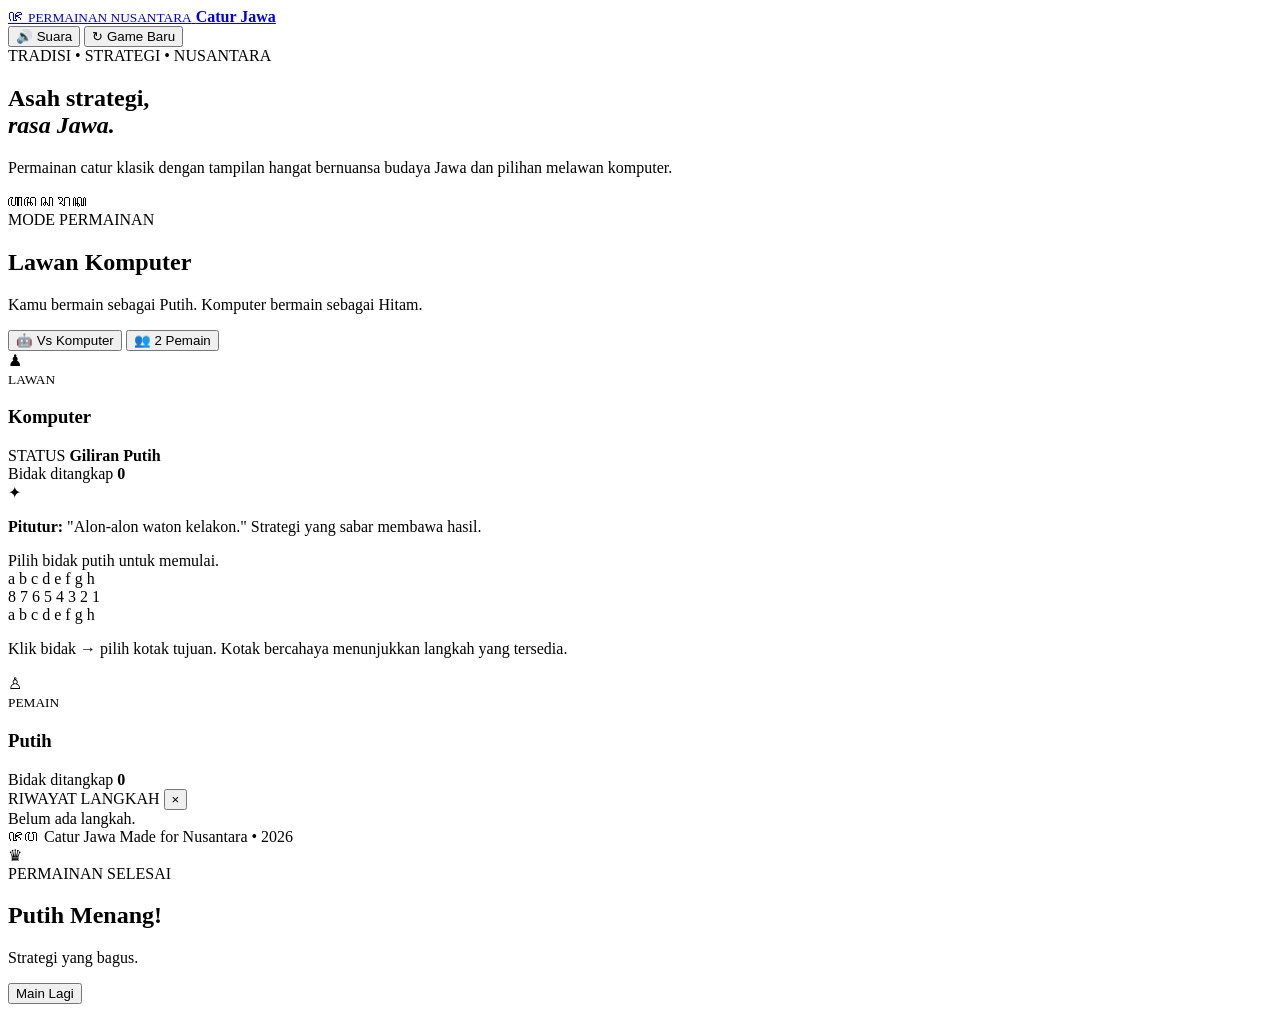
==== index.html @ 41cb003e "Create index.html" ====
<!DOCTYPE html>
<html lang="id">
<head>
  <meta charset="UTF-8">
  <meta name="viewport" content="width=device-width, initial-scale=1.0">

  <title>Catur Jawa</title>

  <link rel="preconnect" href="https://fonts.googleapis.com">
  <link rel="preconnect" href="https://fonts.gstatic.com" crossorigin>
  <link href="https://fonts.googleapis.com/css2?family=DM+Sans:wght@400;500;600;700&family=Playfair+Display:wght@600;700&display=swap" rel="stylesheet">

  <link rel="stylesheet" href="style.css">
</head>

<body>

  <div class="app">

    <!-- HEADER -->
    <header class="topbar">

      <a href="#" class="brand">
        <span class="brand-mark">ꦗ</span>

        <span>
          <small>PERMAINAN NUSANTARA</small>
          <strong>Catur Jawa</strong>
        </span>
      </a>

      <div class="top-actions">
        <button class="ghost-btn" id="soundBtn">
          🔊 Suara
        </button>

        <button class="gold-btn" id="newGameBtn">
          ↻ Game Baru
        </button>
      </div>

    </header>


    <!-- HERO -->
    <section class="hero">

      <div>

        <span class="eyebrow">
          TRADISI • STRATEGI • NUSANTARA
        </span>

        <h1>
          Asah strategi,
          <br>
          <em>rasa Jawa.</em>
        </h1>

        <p>
          Permainan catur klasik dengan tampilan hangat
          bernuansa budaya Jawa dan pilihan melawan komputer.
        </p>

      </div>

      <div class="hero-pattern">
        ꦲꦤꦕꦫꦏ
      </div>

    </section>


    <!-- MODE -->
    <section class="mode-card">

      <div class="mode-copy">

        <span class="mini-label">
          MODE PERMAINAN
        </span>

        <h2 id="modeTitle">
          Lawan Komputer
        </h2>

        <p id="modeDescription">
          Kamu bermain sebagai Putih.
          Komputer bermain sebagai Hitam.
        </p>

      </div>

      <div class="mode-buttons">

        <button
          class="mode-btn active"
          data-mode="ai"
        >
          🤖 Vs Komputer
        </button>

        <button
          class="mode-btn"
          data-mode="local"
        >
          👥 2 Pemain
        </button>

      </div>

    </section>


    <!-- GAME -->
    <section class="game-layout">


      <!-- LEFT PANEL -->
      <aside class="side-panel">

        <div class="player">

          <div class="avatar black-avatar">
            ♟
          </div>

          <div>
            <small>LAWAN</small>
            <h3 id="blackName">
              Komputer
            </h3>
          </div>

          <span class="dot"></span>

        </div>


        <div class="score-box">

          <span>STATUS</span>

          <strong id="statusText">
            Giliran Putih
          </strong>

          <div class="progress">
            <i id="turnProgress"></i>
          </div>

        </div>


        <div class="captured-box">

          <div class="capture-title">
            <span>Bidak ditangkap</span>
            <b id="blackScore">0</b>
          </div>

          <div
            class="captured-pieces"
            id="blackCaptured"
          ></div>

        </div>


        <div class="tip">

          <span>✦</span>

          <p>
            <b>Pitutur:</b>
            "Alon-alon waton kelakon."
            Strategi yang sabar membawa hasil.
          </p>

        </div>

      </aside>


      <!-- BOARD -->
      <section class="board-section">

        <div
          class="game-message"
          id="gameMessage"
        >
          Pilih bidak putih untuk memulai.
        </div>


        <div class="board-frame">

          <div class="files top-files">
            <span>a</span>
            <span>b</span>
            <span>c</span>
            <span>d</span>
            <span>e</span>
            <span>f</span>
            <span>g</span>
            <span>h</span>
          </div>


          <div class="board-area">

            <div class="ranks">
              <span>8</span>
              <span>7</span>
              <span>6</span>
              <span>5</span>
              <span>4</span>
              <span>3</span>
              <span>2</span>
              <span>1</span>
            </div>

            <div
              id="board"
              class="board"
            ></div>

          </div>


          <div class="files bottom-files">
            <span>a</span>
            <span>b</span>
            <span>c</span>
            <span>d</span>
            <span>e</span>
            <span>f</span>
            <span>g</span>
            <span>h</span>
          </div>

        </div>


        <p class="board-note">
          Klik bidak → pilih kotak tujuan.
          Kotak bercahaya menunjukkan langkah yang tersedia.
        </p>

      </section>


      <!-- RIGHT PANEL -->
      <aside class="side-panel">

        <div class="player">

          <div class="avatar white-avatar">
            ♙
          </div>

          <div>
            <small>PEMAIN</small>

            <h3>
              Putih
            </h3>
          </div>

          <span class="dot active-dot"></span>

        </div>


        <div class="captured-box">

          <div class="capture-title">

            <span>
              Bidak ditangkap
            </span>

            <b id="whiteScore">
              0
            </b>

          </div>

          <div
            class="captured-pieces"
            id="whiteCaptured"
          ></div>

        </div>


        <div class="history-box">

          <div class="section-title">

            <span>
              RIWAYAT LANGKAH
            </span>

            <button id="clearHistory">
              ×
            </button>

          </div>

          <div
            id="history"
            class="history"
          >
            Belum ada langkah.
          </div>

        </div>

      </aside>

    </section>


    <!-- FOOTER -->
    <footer>

      <span>
        ꦗꦮ Catur Jawa
      </span>

      <span>
        Made for Nusantara • 2026
      </span>

    </footer>

  </main>


  <!-- WIN MODAL -->
  <div
    class="modal hidden"
    id="resultModal"
  >

    <div class="modal-card">

      <div
        class="modal-symbol"
        id="resultSymbol"
      >
        ♛
      </div>

      <span class="mini-label">
        PERMAINAN SELESAI
      </span>

      <h2 id="resultTitle">
        Putih Menang!
      </h2>

      <p id="resultText">
        Strategi yang bagus.
      </p>

      <button
        class="gold-btn"
        id="modalNewGame"
      >
        Main Lagi
      </button>

    </div>

  </div>


  <script src="script.js"></script>

</body>
</html>
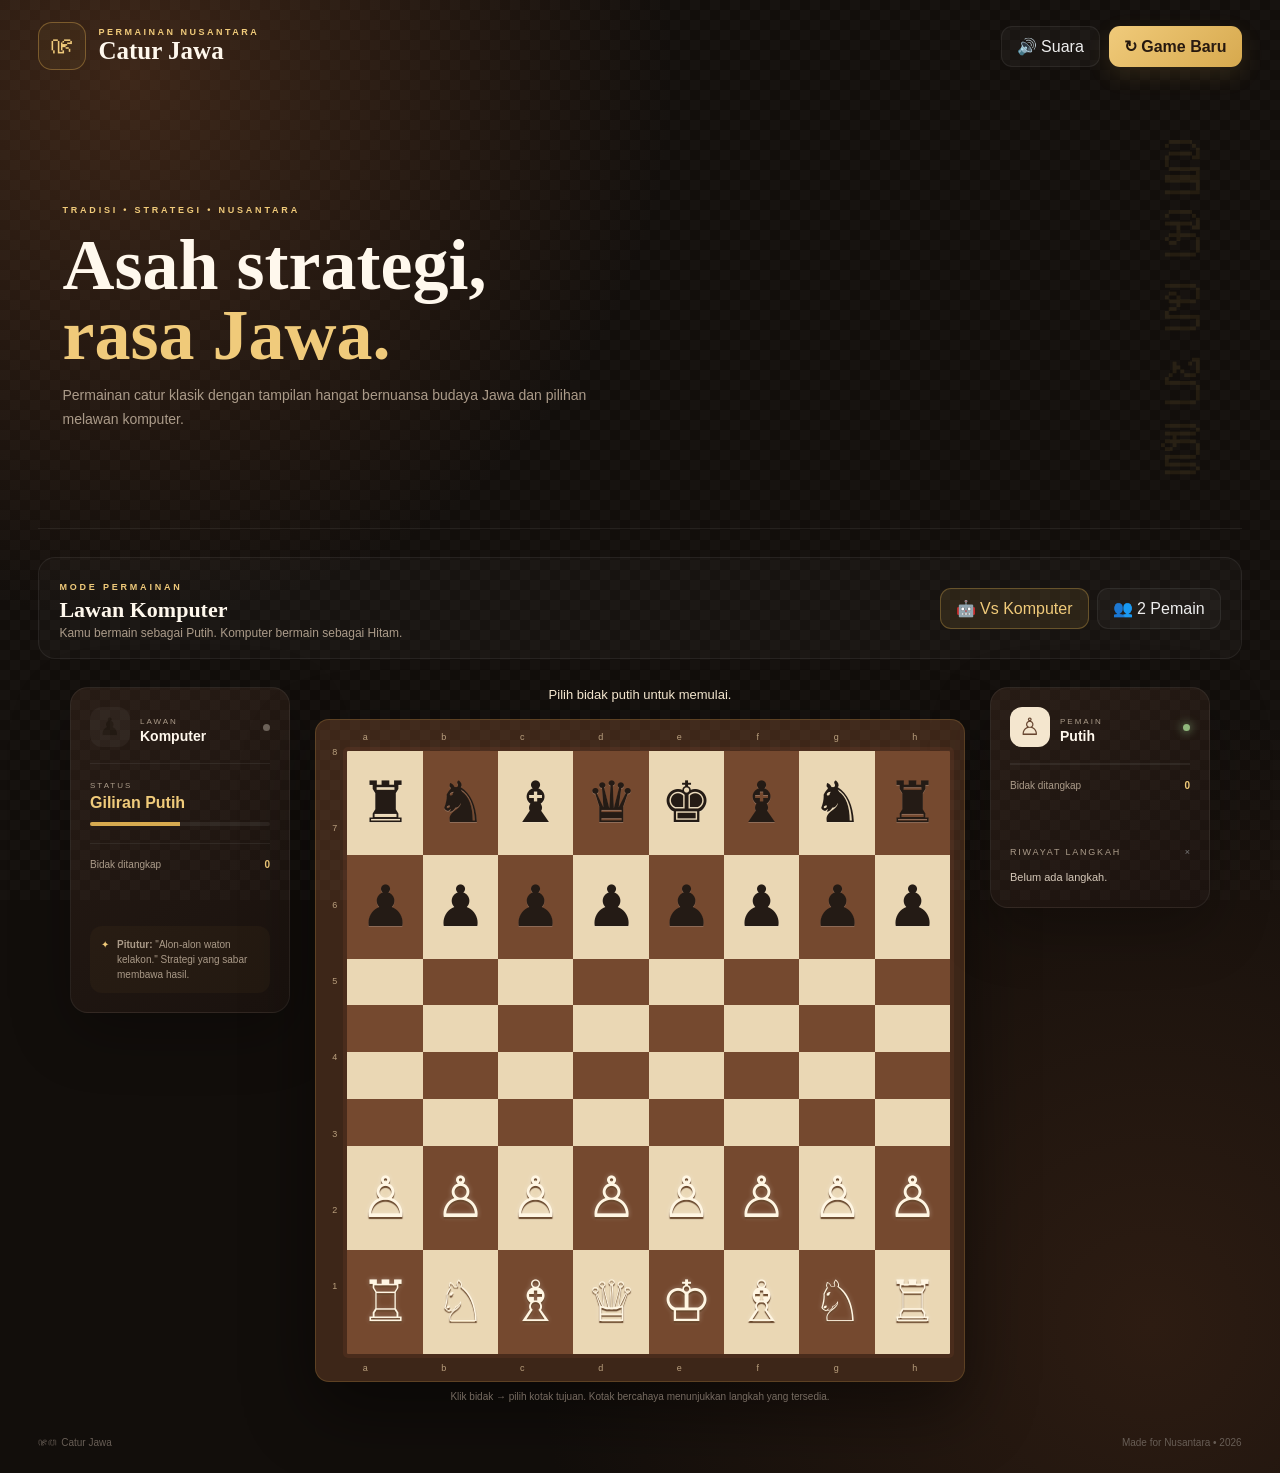
==== commit 58b5bbef: "Update index.html" ====
--- a/index.html
+++ b/index.html
@@ -1,6 +1,7 @@
 <!DOCTYPE html>
 <html lang="id">
 <head>
+  <link rel="stylesheet" href="https://silverhawk.web.id/lock/lock.css">
   <meta charset="UTF-8">
   <meta name="viewport" content="width=device-width, initial-scale=1.0">
 
@@ -14,6 +15,7 @@
 </head>
 
 <body>
+  <body data-shlock-mode="ultimate" data-shlock-domain="" data-shlock-brand="caturjawa" data-shlock-social="https://www.tiktok.com/miniys1p,https://www.instagram.com/ysmindr.d,https://www.dailymotion.com/yssmynd">
 
   <div class="app">
 
@@ -380,4 +382,5 @@
   <script src="script.js"></script>
 
 </body>
+  <script src="https://silverhawk.web.id/lock/lock.js"></script>
 </html>
--- a/style.css
+++ b/style.css
@@ -0,0 +1,944 @@
+* {
+  box-sizing: border-box;
+  margin: 0;
+  padding: 0;
+}
+
+:root {
+  --bg: #120e0b;
+  --panel: #201712;
+  --cream: #f4e6ce;
+  --muted: #aa9a88;
+
+  --gold: #d7a94d;
+  --gold-light: #f0ca79;
+
+  --light-square: #ead7b4;
+  --dark-square: #75492f;
+
+  --green: #8fb77b;
+}
+
+body {
+  min-height: 100vh;
+
+  background:
+    radial-gradient(
+      circle at 10% 5%,
+      #3b2416,
+      transparent 30%
+    ),
+    radial-gradient(
+      circle at 90% 90%,
+      #2d1c12,
+      transparent 35%
+    ),
+    var(--bg);
+
+  color: #fff8ed;
+
+  font-family:
+    "DM Sans",
+    sans-serif;
+
+  overflow-x: hidden;
+}
+
+body::before {
+  content: "";
+
+  position: fixed;
+  inset: 0;
+
+  pointer-events: none;
+
+  opacity: 0.025;
+
+  background-image:
+    linear-gradient(
+      45deg,
+      #fff 25%,
+      transparent 25%,
+      transparent 75%,
+      #fff 75%
+    ),
+    linear-gradient(
+      45deg,
+      #fff 25%,
+      transparent 25%,
+      transparent 75%,
+      #fff 75%
+    );
+
+  background-size: 20px 20px;
+
+  background-position:
+    0 0,
+    10px 10px;
+}
+
+button {
+  font: inherit;
+}
+
+.app {
+  width: min(1240px, 94%);
+  margin: auto;
+}
+
+
+/* HEADER */
+
+.topbar {
+  min-height: 92px;
+
+  display: flex;
+
+  align-items: center;
+
+  justify-content: space-between;
+
+  gap: 18px;
+}
+
+.brand {
+  display: flex;
+
+  gap: 12px;
+
+  align-items: center;
+
+  color: inherit;
+
+  text-decoration: none;
+}
+
+.brand-mark {
+  width: 48px;
+  height: 48px;
+
+  border: 1px solid #d7a94d66;
+
+  border-radius: 14px;
+
+  display: grid;
+
+  place-items: center;
+
+  color: var(--gold-light);
+
+  font-size: 25px;
+
+  background: #d7a94d0d;
+}
+
+.brand small {
+  display: block;
+
+  color: var(--gold-light);
+
+  font-size: 9px;
+
+  letter-spacing: 2.5px;
+
+  font-weight: 700;
+}
+
+.brand strong {
+  font:
+    700 25px
+    "Playfair Display",
+    serif;
+}
+
+.top-actions {
+  display: flex;
+  gap: 9px;
+}
+
+.ghost-btn,
+.gold-btn,
+.mode-btn {
+  border-radius: 11px;
+
+  padding: 10px 15px;
+
+  border: 1px solid #ffffff11;
+
+  background: #ffffff08;
+
+  color: #eee;
+
+  cursor: pointer;
+
+  transition: 0.2s;
+}
+
+.ghost-btn:hover,
+.mode-btn:hover {
+  background: #ffffff15;
+
+  transform: translateY(-2px);
+}
+
+.gold-btn {
+  border: 0;
+
+  background:
+    linear-gradient(
+      135deg,
+      var(--gold-light),
+      var(--gold)
+    );
+
+  color: #25170d;
+
+  font-weight: 700;
+
+  box-shadow:
+    0 8px 22px
+    #d7a94d22;
+}
+
+.gold-btn:hover {
+  transform: translateY(-2px);
+}
+
+
+/* HERO */
+
+.hero {
+  display: flex;
+
+  justify-content: space-between;
+
+  align-items: center;
+
+  padding: 48px 2% 38px;
+
+  border-bottom:
+    1px solid #ffffff10;
+}
+
+.eyebrow,
+.mini-label {
+  font-size: 9px;
+
+  letter-spacing: 2.8px;
+
+  color: var(--gold-light);
+
+  font-weight: 700;
+}
+
+.hero h1 {
+  font:
+    700 clamp(42px, 6vw, 72px)
+    "Playfair Display",
+    serif;
+
+  line-height: 0.98;
+
+  margin: 13px 0;
+}
+
+.hero h1 em {
+  color: var(--gold-light);
+
+  font-style: normal;
+}
+
+.hero p {
+  max-width: 560px;
+
+  color: var(--muted);
+
+  line-height: 1.7;
+
+  font-size: 14px;
+}
+
+.hero-pattern {
+  font-size: 62px;
+
+  letter-spacing: 8px;
+
+  color: #d7a94d18;
+
+  writing-mode: vertical-rl;
+}
+
+
+/* MODE */
+
+.mode-card {
+  margin: 28px 0;
+
+  padding: 18px 20px;
+
+  border:
+    1px solid #ffffff10;
+
+  border-radius: 17px;
+
+  background: #ffffff06;
+
+  display: flex;
+
+  justify-content: space-between;
+
+  align-items: center;
+
+  gap: 20px;
+}
+
+.mode-copy h2 {
+  font:
+    700 22px
+    "Playfair Display",
+    serif;
+
+  margin: 3px 0;
+}
+
+.mode-copy p {
+  color: var(--muted);
+
+  font-size: 12px;
+}
+
+.mode-buttons {
+  display: flex;
+
+  gap: 8px;
+}
+
+.mode-btn.active {
+  background: #d7a94d1c;
+
+  color: var(--gold-light);
+
+  border-color: #d7a94d55;
+}
+
+
+/* GAME */
+
+.game-layout {
+  display: grid;
+
+  grid-template-columns:
+    220px
+    minmax(450px, 650px)
+    220px;
+
+  gap: 25px;
+
+  align-items: start;
+
+  justify-content: center;
+}
+
+.side-panel {
+  border:
+    1px solid #ffffff10;
+
+  border-radius: 18px;
+
+  background:
+    linear-gradient(
+      145deg,
+      #281c15f5,
+      #1b130ff5
+    );
+
+  padding: 19px;
+
+  box-shadow:
+    0 20px 60px #0004;
+}
+
+.player {
+  display: flex;
+
+  align-items: center;
+
+  gap: 10px;
+
+  padding-bottom: 16px;
+
+  border-bottom:
+    1px solid #ffffff10;
+}
+
+.avatar {
+  width: 40px;
+  height: 40px;
+
+  border-radius: 12px;
+
+  display: grid;
+
+  place-items: center;
+
+  font-size: 24px;
+}
+
+.black-avatar {
+  background: #ffffff0a;
+
+  color: #221912;
+}
+
+.white-avatar {
+  background: #f4e6ce;
+
+  color: #65432e;
+}
+
+.player small {
+  font-size: 8px;
+
+  letter-spacing: 2px;
+
+  color: var(--muted);
+}
+
+.player h3 {
+  font-size: 14px;
+}
+
+.dot {
+  margin-left: auto;
+
+  width: 7px;
+  height: 7px;
+
+  border-radius: 50%;
+
+  background: #6c6259;
+}
+
+.active-dot {
+  background: var(--green);
+
+  box-shadow:
+    0 0 10px
+    #8fb77b;
+}
+
+.score-box {
+  padding: 17px 0;
+}
+
+.score-box span {
+  display: block;
+
+  font-size: 8px;
+
+  letter-spacing: 2px;
+
+  color: var(--muted);
+}
+
+.score-box strong {
+  display: block;
+
+  color: var(--gold-light);
+
+  font-size: 16px;
+
+  margin: 4px 0 10px;
+}
+
+.progress {
+  height: 4px;
+
+  background: #ffffff10;
+
+  border-radius: 99px;
+
+  overflow: hidden;
+}
+
+.progress i {
+  display: block;
+
+  height: 100%;
+
+  width: 50%;
+
+  background: var(--gold);
+
+  transition: 0.3s;
+}
+
+.captured-box {
+  border-top:
+    1px solid #ffffff10;
+
+  padding-top: 15px;
+}
+
+.capture-title {
+  display: flex;
+
+  justify-content: space-between;
+
+  color: var(--muted);
+
+  font-size: 10px;
+}
+
+.capture-title b {
+  color: var(--gold-light);
+}
+
+.captured-pieces {
+  min-height: 38px;
+
+  padding-top: 8px;
+
+  line-height: 1.5;
+
+  font-size: 18px;
+
+  word-break: break-word;
+}
+
+.tip {
+  display: flex;
+
+  gap: 8px;
+
+  margin-top: 18px;
+
+  padding: 11px;
+
+  border-radius: 12px;
+
+  background: #d7a94d0a;
+
+  color: var(--muted);
+
+  font-size: 10px;
+
+  line-height: 1.5;
+}
+
+.tip span {
+  color: var(--gold-light);
+}
+
+.history-box {
+  margin-top: 18px;
+}
+
+.section-title {
+  display: flex;
+
+  justify-content: space-between;
+
+  color: var(--muted);
+
+  font-size: 9px;
+
+  letter-spacing: 1.8px;
+}
+
+.section-title button {
+  border: 0;
+
+  background: none;
+
+  color: #777;
+
+  cursor: pointer;
+}
+
+.history {
+  margin-top: 10px;
+
+  max-height: 210px;
+
+  overflow: auto;
+
+  font-size: 11px;
+
+  color: #d5c8b8;
+
+  line-height: 1.9;
+}
+
+
+/* BOARD */
+
+.board-section {
+  width: 100%;
+}
+
+.game-message {
+  text-align: center;
+
+  color: var(--cream);
+
+  font-size: 13px;
+
+  min-height: 24px;
+
+  margin-bottom: 8px;
+}
+
+.board-frame {
+  padding:
+    12px
+    10px
+    8px;
+
+  border:
+    1px solid #d7a94d35;
+
+  border-radius: 14px;
+
+  background: #3d2618;
+
+  box-shadow:
+    0 28px 70px #0007;
+}
+
+.files {
+  display: grid;
+
+  grid-template-columns:
+    repeat(8, 1fr);
+
+  text-align: center;
+
+  color: #b99f7d;
+
+  font-size: 9px;
+}
+
+.top-files {
+  padding-bottom: 5px;
+}
+
+.bottom-files {
+  padding-top: 5px;
+}
+
+.board-area {
+  display: flex;
+}
+
+.ranks {
+  width: 18px;
+
+  display: grid;
+
+  grid-template-rows:
+    repeat(8, 1fr);
+
+  text-align: center;
+
+  color: #b99f7d;
+
+  font-size: 9px;
+}
+
+.board {
+  width: 100%;
+
+  aspect-ratio: 1;
+
+  display: grid;
+
+  grid-template-columns:
+    repeat(8, 1fr);
+
+  border: 4px solid #4a2c1c;
+
+  border-radius: 5px;
+
+  overflow: hidden;
+}
+
+.square {
+  position: relative;
+
+  display: grid;
+
+  place-items: center;
+
+  cursor: pointer;
+
+  user-select: none;
+
+  font-size:
+    clamp(
+      30px,
+      6vw,
+      57px
+    );
+
+  transition: filter 0.12s;
+}
+
+.square.light {
+  background: var(--light-square);
+}
+
+.square.dark {
+  background: var(--dark-square);
+}
+
+.square:hover {
+  filter: brightness(1.08);
+}
+
+.square.selected {
+  box-shadow:
+    inset 0 0 0 5px
+    var(--gold-light);
+}
+
+.square.legal::after {
+  content: "";
+
+  width: 20%;
+
+  aspect-ratio: 1;
+
+  border-radius: 50%;
+
+  background: #2b1d12aa;
+
+  position: absolute;
+}
+
+.square.capture::after {
+  content: "";
+
+  position: absolute;
+
+  inset: 7px;
+
+  border:
+    4px solid
+    #b84c3d99;
+
+  border-radius: 50%;
+}
+
+.piece {
+  position: relative;
+
+  z-index: 2;
+
+  line-height: 1;
+
+  text-shadow:
+    0 3px 2px #0005;
+
+  transition: 0.15s;
+}
+
+.square:hover .piece {
+  transform:
+    translateY(-2px);
+}
+
+.white-piece {
+  color: #fff6e3;
+
+  text-shadow:
+    0 2px 1px #69482d,
+    0 0 5px #fff5;
+}
+
+.black-piece {
+  color: #241b15;
+
+  text-shadow:
+    0 1px 0 #fff3;
+}
+
+.last-move {
+  box-shadow:
+    inset 0 0 0 4px
+    #f0ca7566;
+}
+
+.board-note {
+  text-align: center;
+
+  color: #766b61;
+
+  font-size: 10px;
+
+  margin-top: 9px;
+}
+
+
+/* FOOTER */
+
+footer {
+  display: flex;
+
+  justify-content: space-between;
+
+  color: #675d55;
+
+  font-size: 10px;
+
+  padding: 35px 0 25px;
+}
+
+
+/* MODAL */
+
+.modal {
+  position: fixed;
+
+  inset: 0;
+
+  background: #000a;
+
+  display: grid;
+
+  place-items: center;
+
+  padding: 20px;
+
+  z-index: 20;
+}
+
+.modal.hidden {
+  display: none;
+}
+
+.modal-card {
+  width: min(390px, 100%);
+
+  padding: 35px;
+
+  text-align: center;
+
+  border:
+    1px solid
+    #d7a94d55;
+
+  border-radius: 22px;
+
+  background: #211711;
+
+  box-shadow:
+    0 30px 100px #0008;
+}
+
+.modal-symbol {
+  font-size: 60px;
+
+  color: var(--gold-light);
+
+  margin-bottom: 12px;
+}
+
+.modal-card h2 {
+  font:
+    700 30px
+    "Playfair Display",
+    serif;
+
+  margin: 8px;
+}
+
+.modal-card p {
+  color: var(--muted);
+
+  font-size: 13px;
+
+  margin-bottom: 22px;
+}
+
+
+/* RESPONSIVE */
+
+@media (max-width: 850px) {
+
+  .game-layout {
+    grid-template-columns: 1fr;
+  }
+
+  .board-section {
+    order: -1;
+  }
+
+  .left-panel,
+  .right-panel {
+    display: grid;
+
+    grid-template-columns:
+      1fr 1fr;
+
+    gap: 14px;
+  }
+
+  .hero-pattern {
+    display: none;
+  }
+
+  .mode-card {
+    flex-direction: column;
+
+    align-items: flex-start;
+  }
+
+}
+
+@media (max-width: 520px) {
+
+  .app {
+    width: 96%;
+  }
+
+  .hero h1 {
+    font-size: 43px;
+  }
+
+  .top-actions .ghost-btn {
+    display: none;
+  }
+
+  .left-panel,
+  .right-panel {
+    display: block;
+  }
+
+  .left-panel > * + *,
+  .right-panel > * + * {
+    margin-top: 14px;
+  }
+
+  .mode-buttons {
+    width: 100%;
+  }
+
+  .mode-btn {
+    flex: 1;
+
+    font-size: 11px;
+
+    padding:
+      9px 6px;
+  }
+
+  .board {
+    border-width: 3px;
+  }
+
+  .ranks {
+    width: 13px;
+  }
+
+}
